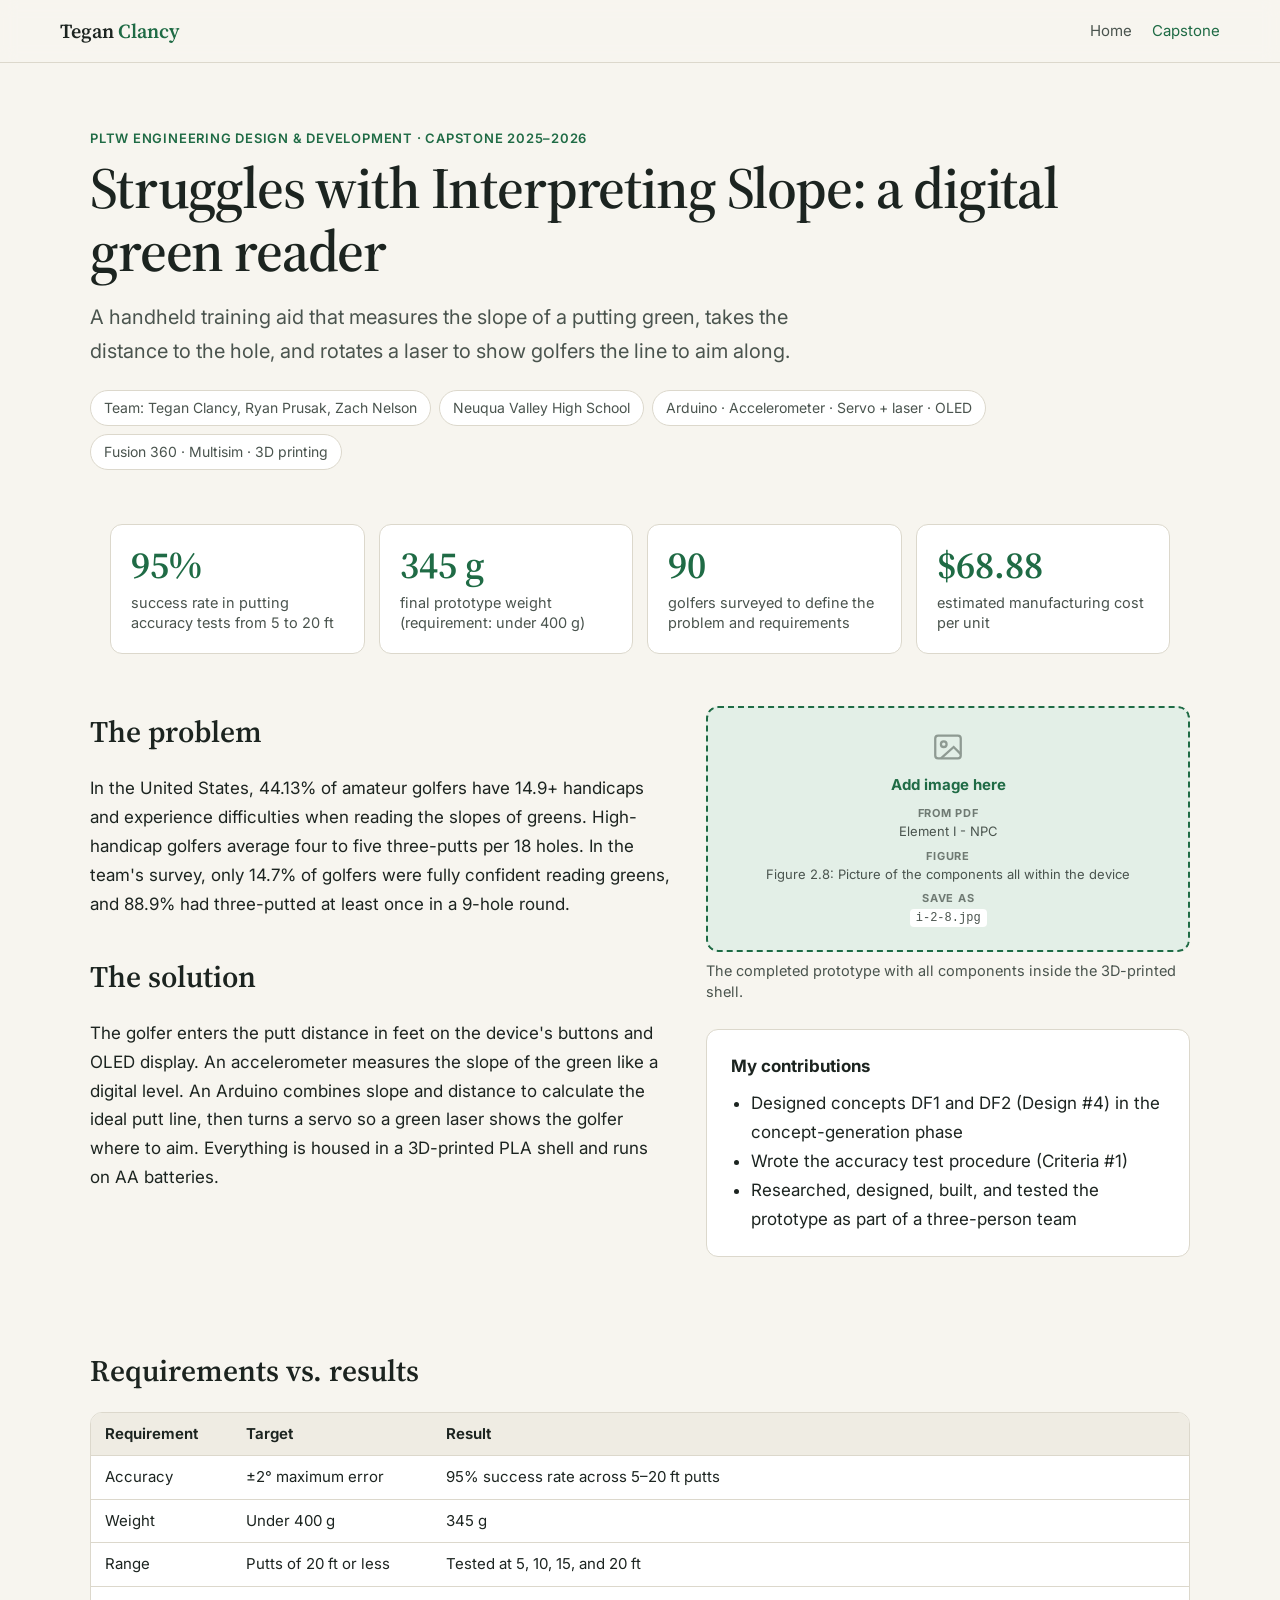
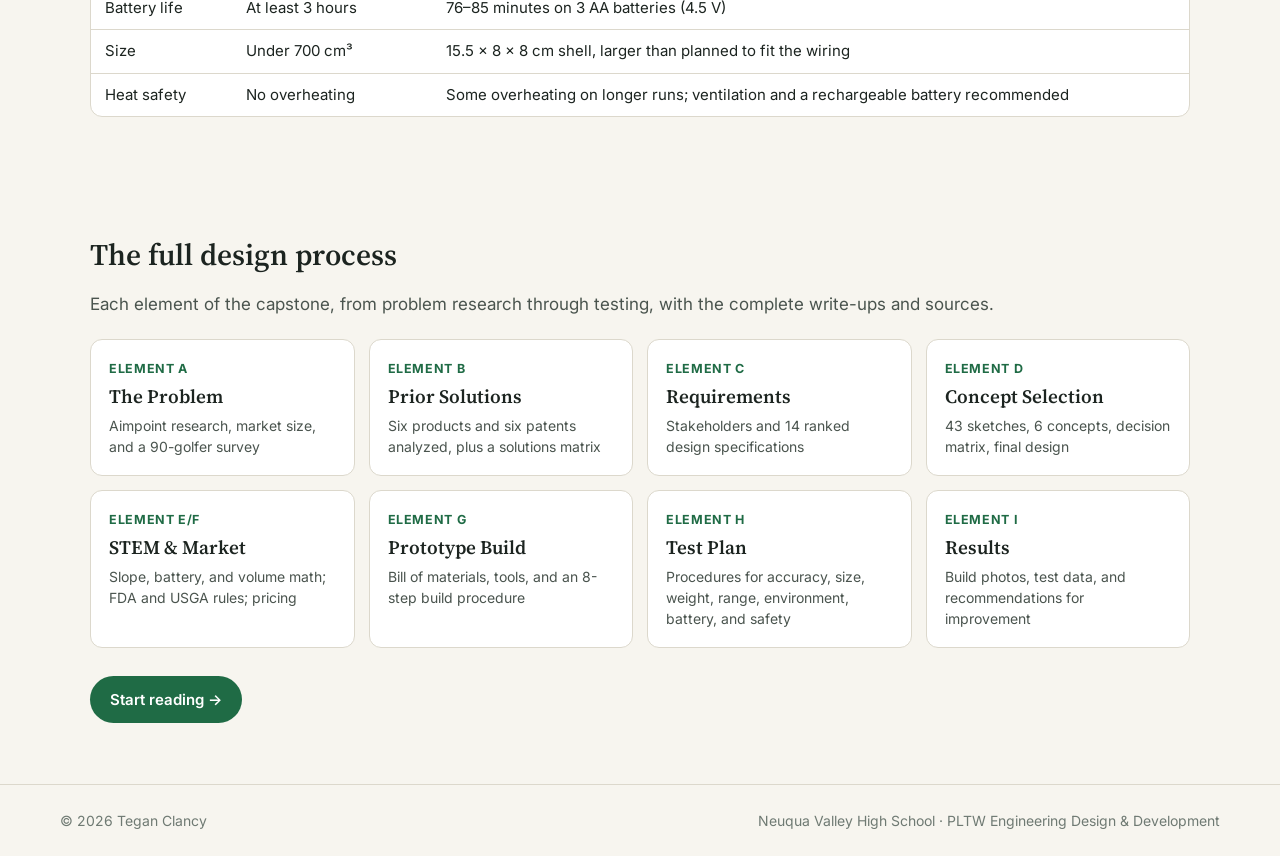
==== project.html @ 33dc4c9d "Add files via upload" ====
<!doctype html>
<html lang="en">
<head>
<meta charset="utf-8">
<meta name="viewport" content="width=device-width, initial-scale=1">
<title>Digital Green Reader | PLTW EDD Capstone | Tegan Clancy</title>
<meta name="description" content="Tegan Clancy - Computer Engineering, University of Illinois Urbana-Champaign">
<link rel="preconnect" href="https://fonts.googleapis.com">
<link rel="preconnect" href="https://fonts.gstatic.com" crossorigin>
<link href="https://fonts.googleapis.com/css2?family=Inter:wght@400;500;600;700&family=Source+Serif+4:opsz,wght@8..60,500;8..60,600&display=swap" rel="stylesheet">
<link rel="stylesheet" href="style.css">
<script>
function imgFallback(el) {
  var tries = ["png", "jpeg", "webp"], n = +(el.dataset.try || 0);
  if (n < tries.length) { el.dataset.try = n + 1; el.src = el.src.replace(/\.[a-z]+$/, "." + tries[n]); return; }
  var d = el.dataset, ph = document.createElement("div"); ph.className = "ph";
  ph.innerHTML = '<svg viewBox="0 0 24 24" fill="none" stroke="currentColor" stroke-width="1.6"><rect x="3" y="4" width="18" height="16" rx="2"/><circle cx="9" cy="10" r="2"/><path d="m21 17-5-5-9 8"/></svg>'
    + '<strong>Add image here</strong>'
    + (d.pdf ? '<span class="ph-row"><em>From PDF</em>' + d.pdf + '</span>' : '')
    + (d.cap ? '<span class="ph-row"><em>Figure</em>' + d.cap + '</span>' : '')
    + '<span class="ph-row"><em>Save as</em><code>' + d.img + '.jpg</code></span>';
  el.replaceWith(ph);
}
</script>
</head>
<body>
<header class="topbar"><div class="topbar-inner">
  <a class="brand" href="index.html">Tegan <span>Clancy</span></a>
  <nav class="topnav">
    <a href="index.html">Home</a>
    <a href="project.html" class="active">Capstone</a>
  </nav>
</div></header>
<main>
<section class="wrap hero">
  <p class="eyebrow">PLTW Engineering Design &amp; Development &middot; Capstone 2025&ndash;2026</p>
  <h1>Struggles with Interpreting Slope: a digital green reader</h1>
  <p class="lede">A handheld training aid that measures the slope of a putting green, takes the distance to the hole, and rotates a laser to show golfers the line to aim along.</p>
  <div class="meta">
    <span class="chip">Team: Tegan Clancy, Ryan Prusak, Zach Nelson</span>
    <span class="chip">Neuqua Valley High School</span>
    <span class="chip">Arduino &middot; Accelerometer &middot; Servo + laser &middot; OLED</span>
    <span class="chip">Fusion 360 &middot; Multisim &middot; 3D printing</span>
  </div>
</section>

<section class="wrap">
  <div class="stats">
    <div class="stat"><div class="num">95%</div><div class="lbl">success rate in putting accuracy tests from 5 to 20 ft</div></div>
    <div class="stat"><div class="num">345 g</div><div class="lbl">final prototype weight (requirement: under 400 g)</div></div>
    <div class="stat"><div class="num">90</div><div class="lbl">golfers surveyed to define the problem and requirements</div></div>
    <div class="stat"><div class="num">$68.88</div><div class="lbl">estimated manufacturing cost per unit</div></div>
  </div>
</section>

<section class="wrap section">
  <div class="two">
    <div>
      <h2>The problem</h2>
      <p>In the United States, 44.13% of amateur golfers have 14.9+ handicaps and experience difficulties when reading the slopes of greens. High-handicap golfers average four to five three-putts per 18 holes. In the team's survey, only 14.7% of golfers were fully confident reading greens, and 88.9% had three-putted at least once in a 9-hole round.</p>
      <h2 style="margin-top:32px">The solution</h2>
      <p>The golfer enters the putt distance in feet on the device's buttons and OLED display. An accelerometer measures the slope of the green like a digital level. An Arduino combines slope and distance to calculate the ideal putt line, then turns a servo so a green laser shows the golfer where to aim. Everything is housed in a 3D-printed PLA shell and runs on AA batteries.</p>
    </div>
    <div>
      <figure class="fig" style="margin-top:0">
        <div class="frame"><img src="i-2-8.jpg" data-img="i-2-8" data-pdf="Element I - NPC" data-cap="Figure 2.8: Picture of the components all within the device" alt="The finished green reading device" onerror="imgFallback(this)"></div>
        <figcaption>The completed prototype with all components inside the 3D-printed shell.</figcaption>
      </figure>
      <div class="panel">
        <h3>My contributions</h3>
        <ul>
          <li>Designed concepts DF1 and DF2 (Design #4) in the concept-generation phase</li>
          <li>Wrote the accuracy test procedure (Criteria #1)</li>
          <li>Researched, designed, built, and tested the prototype as part of a three-person team</li>
        </ul>
      </div>
    </div>
  </div>
</section>

<section class="wrap section">
  <h2>Requirements vs. results</h2>
  <div class="table-wrap"><table>
    <thead><tr><th>Requirement</th><th>Target</th><th>Result</th></tr></thead>
    <tbody>
      <tr><td>Accuracy</td><td>&plusmn;2&deg; maximum error</td><td>95% success rate across 5&ndash;20 ft putts</td></tr>
      <tr><td>Weight</td><td>Under 400 g</td><td>345 g</td></tr>
      <tr><td>Range</td><td>Putts of 20 ft or less</td><td>Tested at 5, 10, 15, and 20 ft</td></tr>
      <tr><td>Battery life</td><td>At least 3 hours</td><td>76&ndash;85 minutes on 3 AA batteries (4.5 V)</td></tr>
      <tr><td>Size</td><td>Under 700 cm&sup3;</td><td>15.5 &times; 8 &times; 8 cm shell, larger than planned to fit the wiring</td></tr>
      <tr><td>Heat safety</td><td>No overheating</td><td>Some overheating on longer runs; ventilation and a rechargeable battery recommended</td></tr>
    </tbody>
  </table></div>
</section>

<section class="wrap section">
  <h2>The full design process</h2>
  <p style="color:var(--ink-2);margin:-6px 0 20px">Each element of the capstone, from problem research through testing, with the complete write-ups and sources.</p>
  <div class="cards">
    <a class="card" href="element-a.html"><span class="tag">ELEMENT A</span><span class="t">The Problem</span><span class="d">Aimpoint research, market size, and a 90-golfer survey</span></a>
    <a class="card" href="element-b.html"><span class="tag">ELEMENT B</span><span class="t">Prior Solutions</span><span class="d">Six products and six patents analyzed, plus a solutions matrix</span></a>
    <a class="card" href="element-c.html"><span class="tag">ELEMENT C</span><span class="t">Requirements</span><span class="d">Stakeholders and 14 ranked design specifications</span></a>
    <a class="card" href="element-d.html"><span class="tag">ELEMENT D</span><span class="t">Concept Selection</span><span class="d">43 sketches, 6 concepts, decision matrix, final design</span></a>
    <a class="card" href="element-ef.html"><span class="tag">ELEMENT E/F</span><span class="t">STEM &amp; Market</span><span class="d">Slope, battery, and volume math; FDA and USGA rules; pricing</span></a>
    <a class="card" href="element-g.html"><span class="tag">ELEMENT G</span><span class="t">Prototype Build</span><span class="d">Bill of materials, tools, and an 8-step build procedure</span></a>
    <a class="card" href="element-h.html"><span class="tag">ELEMENT H</span><span class="t">Test Plan</span><span class="d">Procedures for accuracy, size, weight, range, environment, battery, and safety</span></a>
    <a class="card" href="element-i.html"><span class="tag">ELEMENT I</span><span class="t">Results</span><span class="d">Build photos, test data, and recommendations for improvement</span></a>
  </div>
  <p style="margin-top:28px"><a class="btn" href="element-a.html">Start reading &rarr;</a></p>
</section>
</main>
<footer class="site"><div class="inner">
  <span>&copy; 2026 Tegan Clancy</span>
  <span>Neuqua Valley High School &middot; PLTW Engineering Design &amp; Development</span>
</div></footer>
</body>
</html>
---- style.css ----
/* Tegan Clancy — portfolio styles */
:root {
  --bg: #f7f5ef;
  --surface: #ffffff;
  --surface-2: #efece3;
  --ink: #1c2420;
  --ink-2: #4a544e;
  --ink-3: #6f7a73;
  --line: #dcd8cc;
  --accent: #1f6b45;
  --accent-ink: #ffffff;
  --accent-soft: #e3efe7;
  --sand: #e9dfc7;
  --radius: 12px;
  --maxw: 780px;
  --serif: "Source Serif 4", Georgia, "Times New Roman", serif;
  --sans: "Inter", system-ui, -apple-system, "Segoe UI", Roboto, sans-serif;
  color-scheme: light;
}
@media (prefers-color-scheme: dark) {
  :root:not([data-theme="light"]) {
    --bg: #121714; --surface: #19201c; --surface-2: #212a25; --ink: #e8ece9;
    --ink-2: #b7c0ba; --ink-3: #8c968f; --line: #2e3833; --accent: #5fbf8a;
    --accent-ink: #0d1510; --accent-soft: #1d3327; --sand: #3a3526; color-scheme: dark;
  }
}
:root[data-theme="dark"] {
  --bg: #121714; --surface: #19201c; --surface-2: #212a25; --ink: #e8ece9;
  --ink-2: #b7c0ba; --ink-3: #8c968f; --line: #2e3833; --accent: #5fbf8a;
  --accent-ink: #0d1510; --accent-soft: #1d3327; --sand: #3a3526; color-scheme: dark;
}

* { box-sizing: border-box; }
html { scroll-behavior: smooth; scroll-padding-top: 80px; }
body {
  margin: 0; background: var(--bg); color: var(--ink);
  font: 17px/1.7 var(--sans); -webkit-font-smoothing: antialiased;
}
a { color: var(--accent); text-underline-offset: 3px; }
img { max-width: 100%; }

/* ---------- top bar ---------- */
.topbar {
  position: sticky; top: 0; z-index: 20; background: color-mix(in srgb, var(--bg) 88%, transparent);
  backdrop-filter: blur(8px); border-bottom: 1px solid var(--line);
}
.topbar-inner {
  max-width: 1200px; margin: 0 auto; padding: 14px 20px;
  display: flex; align-items: center; justify-content: space-between; gap: 16px;
}
.brand { font-family: var(--serif); font-weight: 600; font-size: 20px; color: var(--ink); text-decoration: none; }
.brand span { color: var(--accent); }
.topnav { display: flex; gap: 20px; font-size: 15px; }
.topnav a { color: var(--ink-2); text-decoration: none; }
.topnav a:hover, .topnav a.active { color: var(--accent); }

/* ---------- element page layout ---------- */
.layout {
  max-width: 1200px; margin: 0 auto; padding: 32px 20px 80px;
  display: grid; grid-template-columns: 250px minmax(0, 1fr); gap: 56px;
}
.sidebar { position: sticky; top: 90px; align-self: start; font-size: 14.5px; }
.sidebar .label { text-transform: uppercase; letter-spacing: .08em; font-size: 12px; color: var(--ink-3); margin: 0 0 10px; }
.sidebar ol { list-style: none; margin: 0; padding: 0; border-left: 2px solid var(--line); }
.sidebar li a {
  display: flex; gap: 10px; padding: 7px 12px; margin-left: -2px; border-left: 2px solid transparent;
  color: var(--ink-2); text-decoration: none; line-height: 1.35;
}
.sidebar li a:hover { color: var(--ink); }
.sidebar li a.current { border-left-color: var(--accent); color: var(--accent); font-weight: 600; }
.sidebar .letter { font-weight: 700; min-width: 26px; }
.sidebar .back { display: inline-block; margin-bottom: 18px; color: var(--ink-3); text-decoration: none; }
.sidebar .back:hover { color: var(--accent); }

article { max-width: var(--maxw); min-width: 0; }
.eyebrow { color: var(--accent); font-weight: 600; letter-spacing: .06em; text-transform: uppercase; font-size: 13px; margin: 0 0 6px; }
article h1 {
  font-family: var(--serif); font-weight: 600; font-size: clamp(30px, 4.5vw, 42px);
  line-height: 1.15; margin: 0 0 28px; letter-spacing: -.01em;
}
article h2 {
  font-family: var(--serif); font-weight: 600; font-size: 28px; line-height: 1.25;
  margin: 56px 0 16px; padding-top: 22px; border-top: 1px solid var(--line);
}
article h3 { font-size: 20px; margin: 36px 0 10px; line-height: 1.35; }
article h4 { font-size: 17px; margin: 26px 0 6px; color: var(--ink); }
article p { margin: 0 0 16px; }
article ul, article ol { padding-left: 24px; margin: 0 0 18px; }
article li { margin: 4px 0; }
article li > ul, article li > ol { margin: 4px 0; }
article strong { font-weight: 650; }

/* callout: problem statement etc */
.callout {
  background: var(--accent-soft); border-left: 4px solid var(--accent);
  border-radius: 0 var(--radius) var(--radius) 0; padding: 18px 22px; margin: 18px 0 24px;
}
.callout > :last-child { margin-bottom: 0; }

/* pros/cons */
.proscons { display: grid; grid-template-columns: 1fr 1fr; gap: 16px; margin: 12px 0 20px; }
.proscons > div { background: var(--surface); border: 1px solid var(--line); border-radius: var(--radius); padding: 14px 18px; }
.proscons h4 { margin-top: 0; }
.proscons ul { margin-bottom: 0; }

.facts { display: grid; grid-template-columns: repeat(3, 1fr); gap: 12px; margin: 8px 0 24px; }
.facts > div { background: var(--surface-2); border-radius: 10px; padding: 12px 14px; font-size: 15px; }
.facts b { display: block; font-size: 12px; text-transform: uppercase; letter-spacing: .06em; color: var(--ink-3); font-weight: 600; }

/* tables */
.table-wrap { overflow-x: auto; margin: 16px 0 24px; border: 1px solid var(--line); border-radius: var(--radius); background: var(--surface); }
table { border-collapse: collapse; width: 100%; font-size: 15px; line-height: 1.5; }
th, td { text-align: left; vertical-align: top; padding: 10px 14px; border-bottom: 1px solid var(--line); }
th { background: var(--surface-2); font-weight: 650; white-space: nowrap; }
tr:last-child td { border-bottom: 0; }

/* figures */
.fig { margin: 22px 0 26px; }
.fig .frame {
  background: var(--surface); border: 1px solid var(--line); border-radius: var(--radius);
  overflow: hidden; display: flex; align-items: center; justify-content: center; min-height: 120px;
}
.fig img { display: block; width: 100%; height: auto; }
.fig .ph {
  width: 100%; aspect-ratio: 16 / 9; display: flex; flex-direction: column; align-items: center; justify-content: center;
  gap: 6px; color: var(--ink-3); font-size: 13px; text-align: center; padding: 16px;
  background: repeating-linear-gradient(45deg, var(--surface-2) 0 12px, var(--surface) 12px 24px);
}
.fig .ph svg { width: 34px; height: 34px; opacity: .55; }
.fig .ph code { font-size: 12px; background: var(--surface); padding: 2px 6px; border-radius: 4px; }
.fig figcaption { font-size: 14.5px; color: var(--ink-2); margin-top: 8px; line-height: 1.5; }
.fig-grid { display: grid; grid-template-columns: repeat(2, minmax(0, 1fr)); gap: 0 20px; }
.fig-grid .ph { aspect-ratio: 4 / 3; }

/* collapsible appendices */
details.appendix { border: 1px solid var(--line); border-radius: var(--radius); background: var(--surface); margin: 16px 0; }
details.appendix > summary {
  cursor: pointer; padding: 14px 18px; font-weight: 650; list-style: none; display: flex; justify-content: space-between;
}
details.appendix > summary::-webkit-details-marker { display: none; }
details.appendix > summary::after { content: "+"; font-size: 20px; line-height: 1; color: var(--accent); }
details.appendix[open] > summary::after { content: "−"; }
details.appendix > .inner { padding: 0 18px 12px; }
details.appendix h3:first-child { margin-top: 8px; }

/* footnotes */
sup[id^="fnref"] a, .footnote-ref {
  font-size: 12px; font-weight: 600; text-decoration: none; padding: 0 2px; border-radius: 4px;
}
sup[id^="fnref"] a:hover { background: var(--accent-soft); }
.footnote { margin-top: 64px; padding-top: 22px; border-top: 1px solid var(--line); font-size: 14px; color: var(--ink-2); line-height: 1.55; }
.footnote::before { content: "Sources"; display: block; font-family: var(--serif); font-size: 22px; color: var(--ink); font-weight: 600; margin-bottom: 12px; }
.footnote hr { display: none; }
.footnote ol { padding-left: 26px; }
.footnote li { margin: 0 0 10px; overflow-wrap: anywhere; }
.footnote li:target { background: var(--accent-soft); border-radius: 6px; }
.footnote-backref { text-decoration: none; margin-left: 4px; }

/* prev / next */
.pager { display: grid; grid-template-columns: 1fr 1fr; gap: 16px; margin-top: 56px; }
.pager a {
  display: block; padding: 16px 18px; border: 1px solid var(--line); border-radius: var(--radius);
  background: var(--surface); text-decoration: none; color: var(--ink);
}
.pager a:hover { border-color: var(--accent); }
.pager small { display: block; color: var(--ink-3); font-size: 13px; }
.pager .next { text-align: right; grid-column: 2; }

footer.site { border-top: 1px solid var(--line); color: var(--ink-3); font-size: 14px; }
footer.site .inner { max-width: 1200px; margin: 0 auto; padding: 24px 20px; display: flex; justify-content: space-between; gap: 12px; flex-wrap: wrap; }

/* ---------- overview & landing ---------- */
.wrap { max-width: 1100px; margin: 0 auto; padding: 0 20px; }
.hero { padding: 64px 0 36px; }
.hero h1 { font-family: var(--serif); font-weight: 600; font-size: clamp(34px, 6vw, 58px); line-height: 1.08; margin: 8px 0 18px; letter-spacing: -.02em; }
.hero .lede { font-size: 20px; color: var(--ink-2); max-width: 720px; margin: 0 0 22px; }
.meta { display: flex; flex-wrap: wrap; gap: 8px; }
.chip { background: var(--surface); border: 1px solid var(--line); border-radius: 999px; padding: 5px 13px; font-size: 14px; color: var(--ink-2); }
.stats { display: grid; grid-template-columns: repeat(4, 1fr); gap: 14px; margin: 18px 0 8px; }
.stat { background: var(--surface); border: 1px solid var(--line); border-radius: var(--radius); padding: 20px; }
.stat .num { font-family: var(--serif); font-size: 38px; font-weight: 600; color: var(--accent); line-height: 1.1; }
.stat .lbl { font-size: 14.5px; color: var(--ink-2); margin-top: 6px; line-height: 1.4; }
.section { padding: 44px 0; }
.section h2 { font-family: var(--serif); font-weight: 600; font-size: 30px; margin: 0 0 16px; }
.two { display: grid; grid-template-columns: 1.2fr 1fr; gap: 36px; align-items: start; }
.panel { background: var(--surface); border: 1px solid var(--line); border-radius: var(--radius); padding: 22px 24px; }
.panel h3 { margin: 0 0 8px; font-size: 17px; }
.panel ul { margin: 0; padding-left: 20px; }
.cards { display: grid; grid-template-columns: repeat(4, 1fr); gap: 14px; counter-reset: step; }
.card {
  background: var(--surface); border: 1px solid var(--line); border-radius: var(--radius); padding: 18px;
  text-decoration: none; color: var(--ink); display: flex; flex-direction: column; gap: 6px; transition: border-color .15s, transform .15s;
}
.card:hover { border-color: var(--accent); transform: translateY(-2px); }
.card .tag { font-size: 12.5px; font-weight: 700; color: var(--accent); letter-spacing: .05em; }
.card .t { font-family: var(--serif); font-weight: 600; font-size: 19px; line-height: 1.25; }
.card .d { font-size: 14px; color: var(--ink-2); line-height: 1.5; }
.btn { display: inline-block; background: var(--accent); color: var(--accent-ink); padding: 11px 20px; border-radius: 999px; text-decoration: none; font-weight: 600; font-size: 15px; }
.btn.ghost { background: transparent; color: var(--accent); border: 1px solid var(--accent); }

.project-card { display: grid; grid-template-columns: 1fr 1.3fr; gap: 0; background: var(--surface); border: 1px solid var(--line); border-radius: 16px; overflow: hidden; text-decoration: none; color: var(--ink); }
.project-card:hover { border-color: var(--accent); }
.project-card .art { background: linear-gradient(160deg, var(--accent) 0%, #0f3b26 100%); min-height: 240px; display: flex; align-items: center; justify-content: center; }
.project-card .body { padding: 28px; }
.project-card h3 { font-family: var(--serif); font-size: 26px; margin: 6px 0 10px; line-height: 1.2; }

/* ---------- responsive ---------- */
@media (max-width: 960px) {
  .layout { grid-template-columns: 1fr; gap: 20px; padding-top: 16px; }
  .sidebar { position: static; }
  .sidebar ol { display: flex; overflow-x: auto; border-left: 0; border-bottom: 2px solid var(--line); gap: 2px; padding-bottom: 2px; }
  .sidebar li a { white-space: nowrap; border-left: 0; border-bottom: 2px solid transparent; margin: 0 0 -4px; padding: 8px 10px; }
  .sidebar li a.current { border-bottom-color: var(--accent); }
  .sidebar .name { display: none; }
  .sidebar .label { display: none; }
  .cards { grid-template-columns: repeat(2, 1fr); }
  .stats { grid-template-columns: repeat(2, 1fr); }
  .two { grid-template-columns: 1fr; }
}
@media (max-width: 620px) {
  body { font-size: 16px; }
  .topnav { gap: 14px; font-size: 14px; }
  .proscons, .fig-grid, .facts, .pager, .project-card { grid-template-columns: 1fr; }
  .pager .next { grid-column: 1; }
  .cards { grid-template-columns: 1fr; }
  article h2 { font-size: 24px; }
}

/* lettered build steps (Element G) */
article.page-g > ol { list-style-type: lower-alpha; }
article.page-g > ol ol { list-style-type: lower-roman; }
@media (max-width: 620px) { .facts > div { grid-column: auto !important; } }

article h1 + h2 { border-top: 0; margin-top: 0; padding-top: 0; }
.layout > * { min-width: 0; }
@media (max-width: 960px) { .layout { grid-template-columns: minmax(0, 1fr); } }

/* image placeholders with instructions */
.fig .ph { aspect-ratio: auto; min-height: 220px; border: 2px dashed var(--accent); border-radius: var(--radius);
  background: var(--accent-soft); color: var(--ink-2); gap: 8px; padding: 22px 18px; }
.fig .frame:has(.ph) { border: 0; background: transparent; }
.fig .ph strong { color: var(--accent); font-size: 15px; }
.fig .ph .ph-row { display: block; max-width: 520px; line-height: 1.45; }
.fig .ph .ph-row em { display: block; font-style: normal; font-size: 11px; font-weight: 700; letter-spacing: .07em; text-transform: uppercase; color: var(--ink-3); }
.fig-grid .ph { aspect-ratio: auto; }

/* image checklist page */
.guide h2 { font-family: var(--serif); font-size: 26px; margin: 40px 0 12px; }
.guide h2 small { font-family: var(--sans); font-size: 14px; font-weight: 400; color: var(--ink-3); margin-left: 8px; }
.guide td code { font-size: 13px; white-space: nowrap; }
.status { font-size: 12px; font-weight: 700; padding: 3px 9px; border-radius: 999px; background: var(--surface-2); color: var(--ink-3); white-space: nowrap; }
.status.ok { background: var(--accent-soft); color: var(--accent); }
.status.missing { background: #fbe9e4; color: #a33a1f; }
:root[data-theme="dark"] .status.missing { background: #3b2019; color: #f0a48f; }
@media (prefers-color-scheme: dark) { :root:not([data-theme="light"]) .status.missing { background: #3b2019; color: #f0a48f; } }
.progress { font-size: 18px; }
td img.thumb { width: 110px; height: auto; border-radius: 8px; display: block; }
.fig img { width: auto; max-width: 100%; max-height: 560px; margin: 0 auto; }
.fig .frame:has(img) { background: var(--surface); }
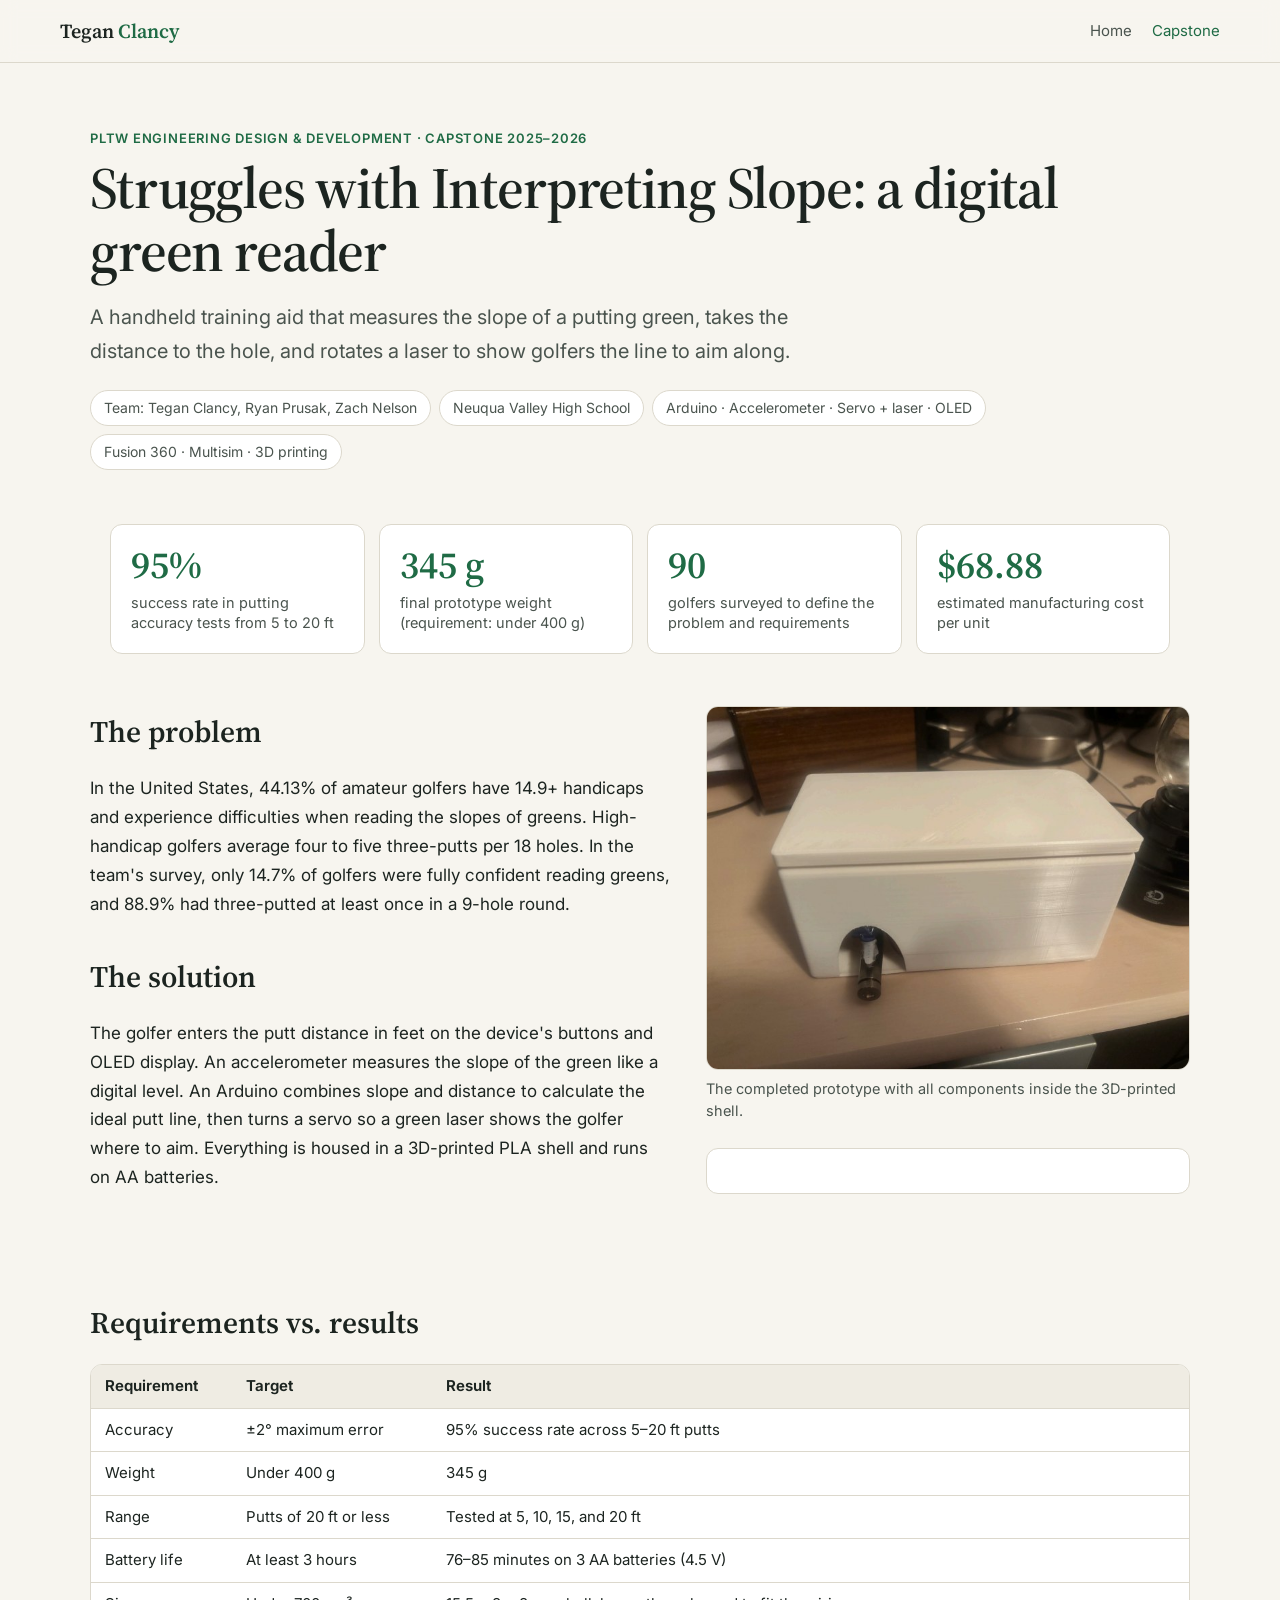
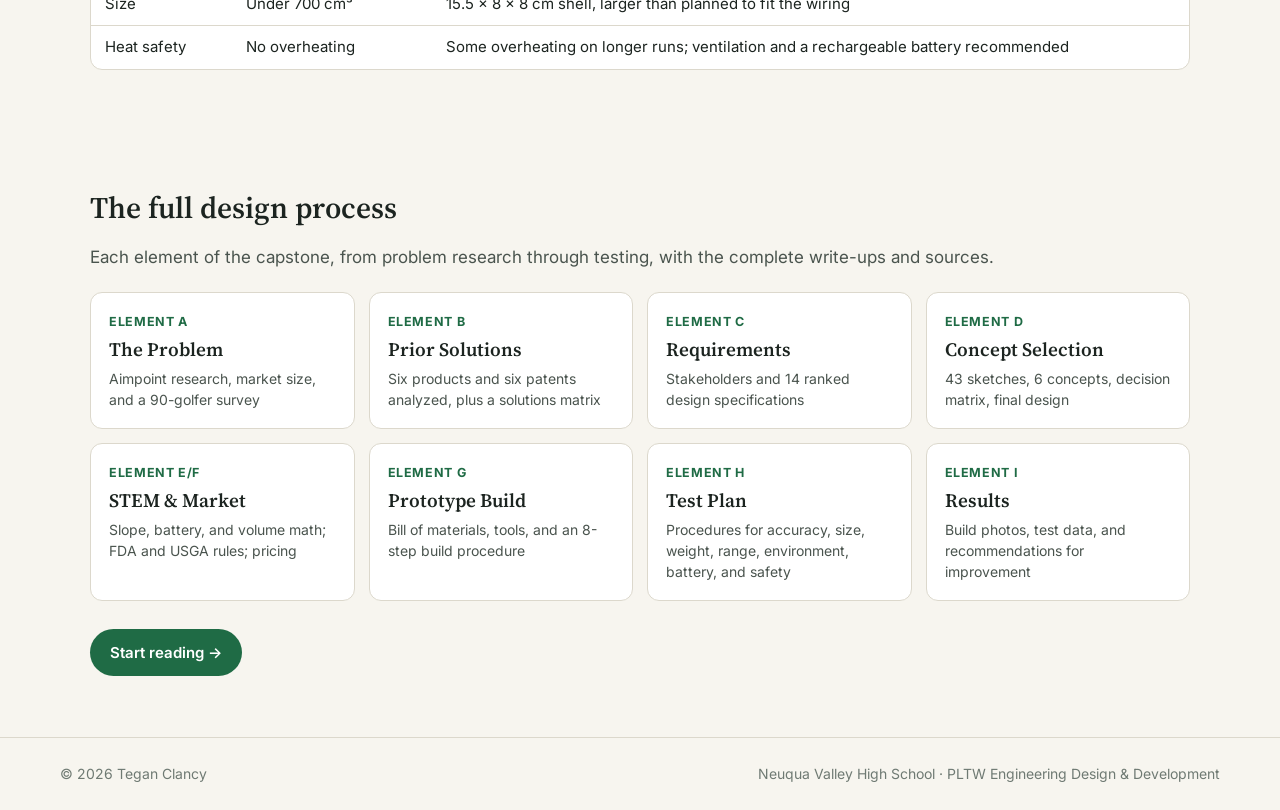
==== commit 0a3af62a: "Delete contributions list from project.html Removed contributions section from project.html" ====
--- a/project.html
+++ b/project.html
@@ -67,12 +67,6 @@
         <figcaption>The completed prototype with all components inside the 3D-printed shell.</figcaption>
       </figure>
       <div class="panel">
-        <h3>My contributions</h3>
-        <ul>
-          <li>Designed concepts DF1 and DF2 (Design #4) in the concept-generation phase</li>
-          <li>Wrote the accuracy test procedure (Criteria #1)</li>
-          <li>Researched, designed, built, and tested the prototype as part of a three-person team</li>
-        </ul>
       </div>
     </div>
   </div>
